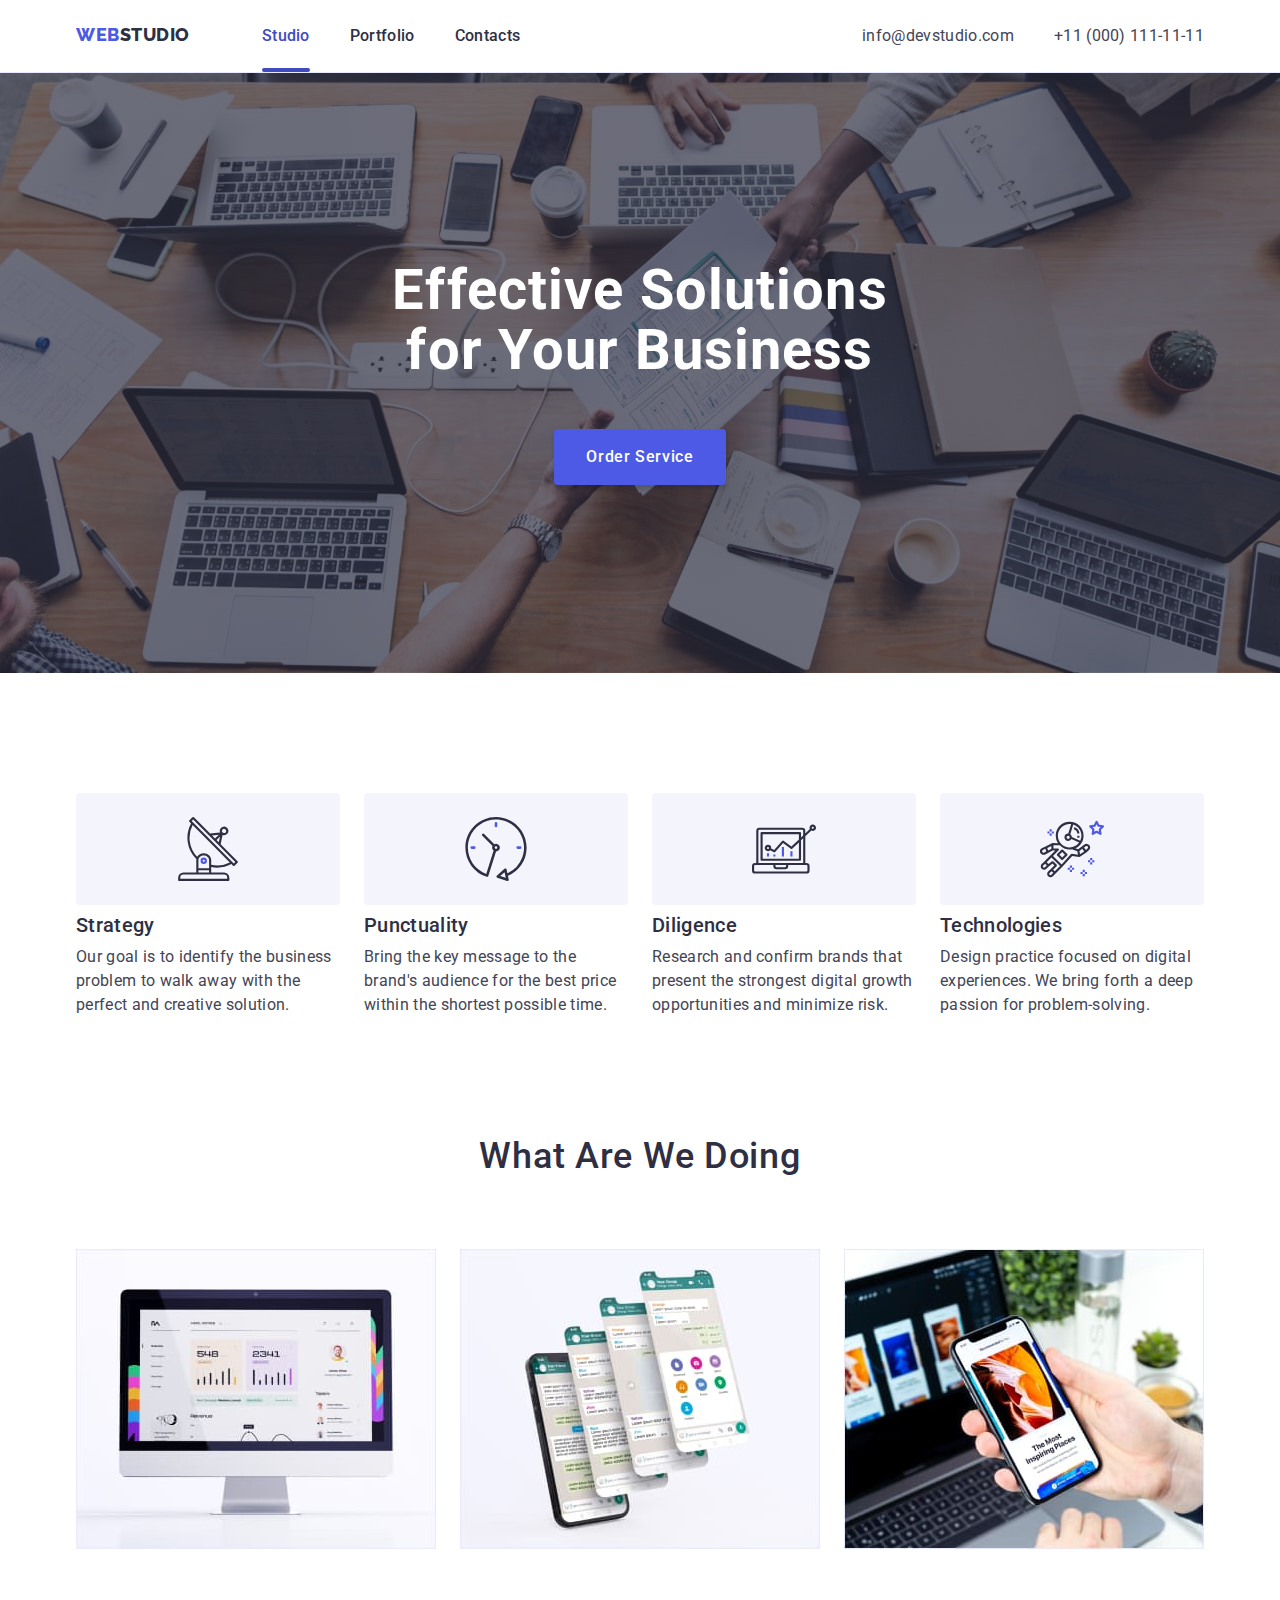
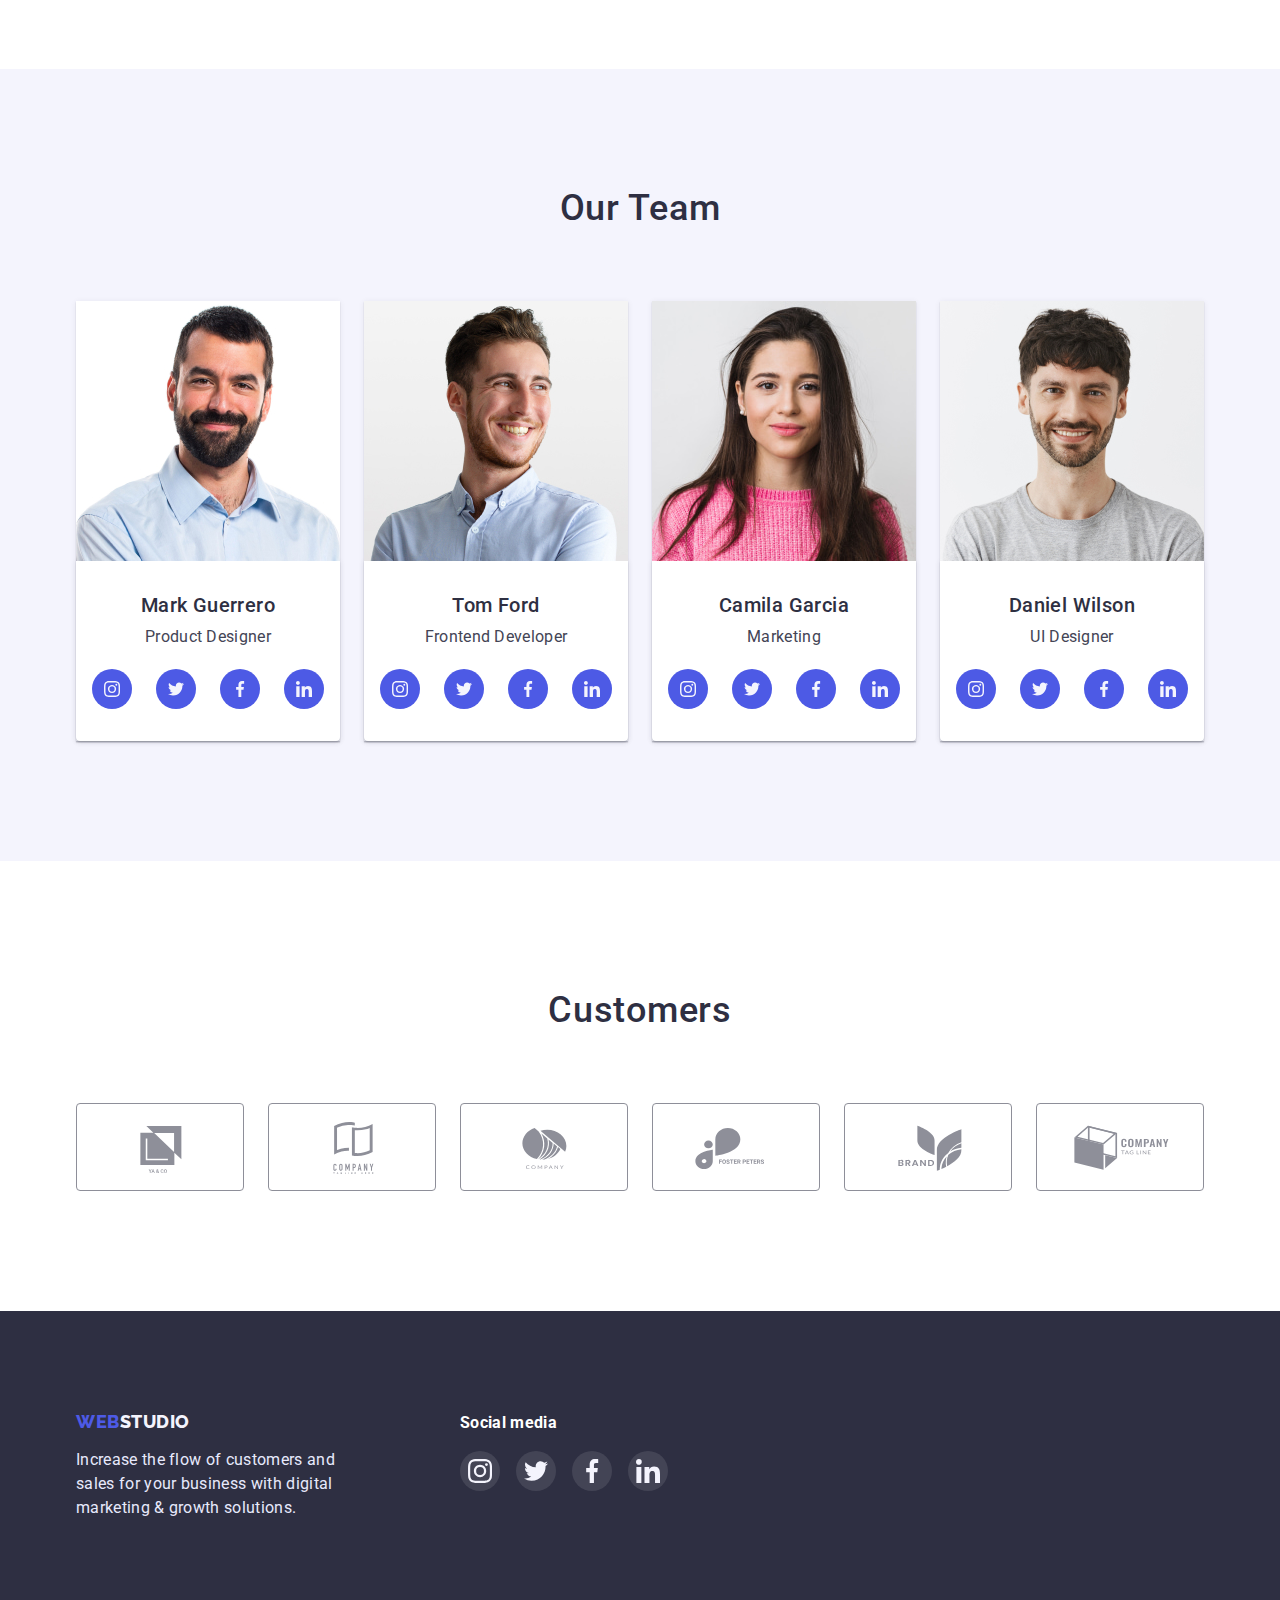
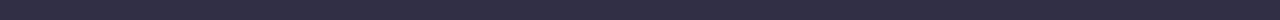
==== index.html @ df037041 "Initial commit" ====
<!DOCTYPE html>
<html lang="en">
  <head>
    <meta charset="UTF-8" />
    <meta http-equiv="X-UA-Compatible" content="IE=edge" />
    <meta name="viewport" content="width=device-width, initial-scale=1.0" />
    <title>WebStudio</title>
    <link rel="preconnect" href="https://fonts.googleapis.com" />
    <link rel="preconnect" href="https://fonts.gstatic.com" crossorigin />
    <link
      href="https://fonts.googleapis.com/css2?family=Raleway:wght@800&family=Roboto:wght@400;500;700;900&display=swap"
      rel="stylesheet"
    />
    <link
      rel="stylesheet"
      href="    https://cdnjs.cloudflare.com/ajax/libs/modern-normalize/1.1.0/modern-normalize.min.css
"
    />
    <link rel="stylesheet" href="./css/style.css" />
  </head>
  <body>
    <header class="header-page">
      <div class="header container">
        <nav class="nav-area">
          <!-- logo -->
          <a class="logo-web link" href="./index.html"
            >Web<span class="logo-studio-header">Studio</span></a
          >
          <!-- menu -->
          <ul class="site-nav list">
            <li class="menu-title">
              <a class="site-page link current-page" href="./index.html"
                >Studio</a
              >
            </li>
            <li class="menu-title">
              <a class="site-page link" href="./portfolio.html">Portfolio</a>
            </li>
            <li class="menu-title last">
              <a class="site-page link" href="">Contacts</a>
            </li>
          </ul>
        </nav>
        <!-- contacts -->
        <address class="adress">
          <ul class="contacts-nav list">
            <li class="menu-title">
              <a class="contacts-link link" href="mailto:info@devstudio.com"
                >info@devstudio.com</a
              >
            </li>
            <li>
              <a class="contacts-link link" href="tel:+110001111111"
                >+11 (000) 111-11-11</a
              >
            </li>
          </ul>
        </address>
      </div>
    </header>

    <main>
      <!-- 1 order section -->
      <section class="section order">
        <div class="container">
          <h1 class="order-title">Effective Solutions for Your Business</h1>
          <button class="button-order" data-modal-open type="button">
            Order Service
          </button>
        </div>
      </section>

      <!-- 2 sect -->
      <!-- Our service-->
      <section class="section service">
        <div class="container">
          <h2 hidden>Our service</h2>
          <ul class="our-service list">
            <li class="service-list">
              <div class="icon-title">
                <svg width="64" height="64" class="service-icon">
                  <use href="./images/icons.svg#icon-antenna"></use>
                </svg>
              </div>

              <h3 class="our-service-title">Strategy</h3>
              <p class="paragraph">
                Our goal is to identify the business problem to walk away with
                the perfect and creative solution.
              </p>
            </li>
            <li class="service-list">
              <div class="icon-title">
                <svg width="64" height="64" class="service-icon">
                  <use href="./images/icons.svg#icon-clock"></use>
                </svg>
              </div>

              <h3 class="our-service-title">Punctuality</h3>
              <p class="paragraph">
                Bring the key message to the brand's audience for the best price
                within the shortest possible time.
              </p>
            </li>
            <li class="service-list">
              <div class="icon-title">
                <svg width="64" height="64" class="service-icon">
                  <use href="./images/icons.svg#icon-diagram"></use>
                </svg>
              </div>

              <h3 class="our-service-title">Diligence</h3>
              <p class="paragraph">
                Research and confirm brands that present the strongest digital
                growth opportunities and minimize risk.
              </p>
            </li>
            <li class="service-list">
              <div class="icon-title">
                <svg width="64" height="64" class="service-icon">
                  <use href="./images/icons.svg#icon-astronaut"></use>
                </svg>
              </div>

              <h3 class="our-service-title">Technologies</h3>
              <p class="paragraph">
                Design practice focused on digital experiences. We bring forth a
                deep passion for problem-solving.
              </p>
            </li>
          </ul>
        </div>
      </section>

      <!--  3 sect -->
      <!-- What are we doing -->
      <section class="section">
        <div class="container">
          <h2 class="section-title">What are we doing</h2>
          <ul class="doing list">
            <li class="doing-img">
              <img
                class="doing-img-part"
                src="./images/comp.jpg"
                alt="computer"
                width="360"
              />
            </li>
            <li class="doing-img">
              <img
                class="doing-img-part"
                src="./images/function.jpg"
                alt="function"
                width="360"
              />
            </li>
            <li class="doing-img last">
              <img
                class="doing-img-part"
                src="./images/phone.jpg"
                alt="phone"
                width="360"
              />
            </li>
          </ul>
        </div>
      </section>

      <!-- 4 sect -->
      <!-- our team -->
      <section class="section team">
        <div class="container">
          <h2 class="section-title">Our Team</h2>
          <ul class="our-team list">
            <li class="our-team-part">
              <img
                class="team-img"
                src="./images/team/Mark.jpg"
                alt="Mark Guerrero"
                width="264"
              />
              <div class="photo-team-caption">
                <h3 class="members">Mark Guerrero</h3>
                <p class="our-team-paragraph">Product Designer</p>
                <ul class="team-soc-list list">
                  <li class="team-soc-item">
                    <a class="team-soc-link link" href="">
                      <svg width="16px" height="16px" class="team-soc-icon">
                        <use href="./images/icons.svg#icon-instagram"></use>
                      </svg>
                    </a>
                  </li>
                  <li class="team-soc-item">
                    <a class="team-soc-link link" href="">
                      <svg width="16px" height="16px" class="team-soc-icon">
                        <use href="./images/icons.svg#icon-twitter"></use>
                      </svg>
                    </a>
                  </li>
                  <li class="team-soc-item">
                    <a class="team-soc-link link" href="">
                      <svg width="16" height="16" class="team-soc-icon">
                        <use href="./images/icons.svg#icon-facebook"></use>
                      </svg>
                    </a>
                  </li>
                  <li class="team-soc-item">
                    <a class="team-soc-link link" href="">
                      <svg width="16" height="16" class="team-soc-icon">
                        <use href="./images/icons.svg#icon-linkedin"></use>
                      </svg>
                    </a>
                  </li>
                </ul>
              </div>
            </li>
            <li class="our-team-part">
              <img
                class="team-img"
                src="./images/team/Tom.jpg"
                alt="Tom Ford"
                width="264"
              />
              <div class="photo-team-caption">
                <h3 class="members">Tom Ford</h3>
                <p class="our-team-paragraph">Frontend Developer</p>
                <ul class="team-soc-list list">
                  <li class="team-soc-item">
                    <a class="team-soc-link link" href="">
                      <svg width="16px" height="16px" class="team-soc-icon">
                        <use href="./images/icons.svg#icon-instagram"></use>
                      </svg>
                    </a>
                  </li>
                  <li class="team-soc-item">
                    <a class="team-soc-link link" href="">
                      <svg width="16px" height="16px" class="team-soc-icon">
                        <use href="./images/icons.svg#icon-twitter"></use>
                      </svg>
                    </a>
                  </li>
                  <li class="team-soc-item">
                    <a class="team-soc-link link" href="">
                      <svg width="16" height="16" class="team-soc-icon">
                        <use href="./images/icons.svg#icon-facebook"></use>
                      </svg>
                    </a>
                  </li>
                  <li class="team-soc-item">
                    <a class="team-soc-link link" href="">
                      <svg width="16" height="16" class="team-soc-icon">
                        <use href="./images/icons.svg#icon-linkedin"></use>
                      </svg>
                    </a>
                  </li>
                </ul>
              </div>
            </li>
            <li class="our-team-part">
              <img
                class="team-img"
                src="./images/team/Camila.jpg"
                alt="Camila Garcia"
                width="264"
              />
              <div class="photo-team-caption">
                <h3 class="members">Camila Garcia</h3>
                <p class="our-team-paragraph">Marketing</p>
                <ul class="team-soc-list list">
                  <li class="team-soc-item">
                    <a class="team-soc-link link" href="">
                      <svg width="16px" height="16px" class="team-soc-icon">
                        <use href="./images/icons.svg#icon-instagram"></use>
                      </svg>
                    </a>
                  </li>
                  <li class="team-soc-item">
                    <a class="team-soc-link link" href="">
                      <svg width="16px" height="16px" class="team-soc-icon">
                        <use href="./images/icons.svg#icon-twitter"></use>
                      </svg>
                    </a>
                  </li>
                  <li class="team-soc-item">
                    <a class="team-soc-link link" href="">
                      <svg width="16" height="16" class="team-soc-icon">
                        <use href="./images/icons.svg#icon-facebook"></use>
                      </svg>
                    </a>
                  </li>
                  <li class="team-soc-item">
                    <a class="team-soc-link link" href="">
                      <svg width="16" height="16" class="team-soc-icon">
                        <use href="./images/icons.svg#icon-linkedin"></use>
                      </svg>
                    </a>
                  </li>
                </ul>
              </div>
            </li>
            <li class="our-team-part last">
              <img
                class="team-img"
                src="./images/team/Daniel.jpg"
                alt="Daniel Wilson"
                width="264"
              />
              <div class="photo-team-caption">
                <h3 class="members">Daniel Wilson</h3>
                <p class="our-team-paragraph">UI Designer</p>
                <ul class="team-soc-list list">
                  <li class="team-soc-item">
                    <a class="team-soc-link link" href="">
                      <svg width="16px" height="16px" class="team-soc-icon">
                        <use href="./images/icons.svg#icon-instagram"></use>
                      </svg>
                    </a>
                  </li>
                  <li class="team-soc-item">
                    <a class="team-soc-link link" href="">
                      <svg width="16px" height="16px" class="team-soc-icon">
                        <use href="./images/icons.svg#icon-twitter"></use>
                      </svg>
                    </a>
                  </li>
                  <li class="team-soc-item">
                    <a class="team-soc-link link" href="">
                      <svg width="16" height="16" class="team-soc-icon">
                        <use href="./images/icons.svg#icon-facebook"></use>
                      </svg>
                    </a>
                  </li>
                  <li class="team-soc-item">
                    <a class="team-soc-link link" href="">
                      <svg width="16" height="16" class="team-soc-icon">
                        <use href="./images/icons.svg#icon-linkedin"></use>
                      </svg>
                    </a>
                  </li>
                </ul>
              </div>
            </li>
          </ul>
        </div>
      </section>

      <!-- 5 sect -->
      <!--  CUSTOMERS -->
      <section class="section customers">
        <div class="container">
          <h2 class="section-title">Customers</h2>
          <ul class="our-customers list">
            <li class="customers-soc-item">
              <a class="customers-soc-link" href="#">
                <svg width="104px" height="56px" class="customer-soc-icon">
                  <use href="./images/icons.svg#icon-Logo"></use>
                </svg>
              </a>
            </li>
            <li class="customers-soc-item">
              <a class="customers-soc-link" href="#">
                <svg width="104px" height="56px" class="customer-soc-icon">
                  <use href="./images/icons.svg#icon-Logo1"></use>
                </svg>
              </a>
            </li>
            <li class="customers-soc-item">
              <a class="customers-soc-link" href="#">
                <svg width="104px" height="56px" class="customer-soc-icon">
                  <use href="./images/icons.svg#icon-Logo2"></use>
                </svg>
              </a>
            </li>
            <li class="customers-soc-item">
              <a class="customers-soc-link" href="#">
                <svg width="104px" height="56px" class="customer-soc-icon">
                  <use href="./images/icons.svg#icon-Logo3"></use>
                </svg>
              </a>
            </li>
            <li class="customers-soc-item">
              <a class="customers-soc-link" href="#">
                <svg width="104px" height="56px" class="customer-soc-icon">
                  <use href="./images/icons.svg#icon-Logo4"></use>
                </svg>
              </a>
            </li>
            <li class="customers-soc-item">
              <a class="customers-soc-link" href="#">
                <svg width="104px" height="56px" class="customer-soc-icon">
                  <use href="./images/icons.svg#icon-Logo5"></use>
                </svg>
              </a>
            </li>
          </ul>
        </div>
      </section>
    </main>

    <footer class="footer">
      <div class="container footer-cotainer-main">
        <div class="container-footer">
          <a class="logo-web footer-logo link" href="./index.html">
            Web<span class="logo-studio-footer">Studio</span>
          </a>
          <p class="footer-paragraph">
            Increase the flow of customers and sales for your business with
            digital marketing & growth solutions.
          </p>
        </div>
        <div class="social-media-footer">
          <h3 class="social-media-area">Social media</h3>
          <ul class="footer-soc-list list">
            <li class="footer-soc-item">
              <a class="footer-soc-link link" href="">
                <svg width="24px" height="24px" class="footer-soc-icon">
                  <use href="./images/icons.svg#icon-instagram"></use>
                </svg>
              </a>
            </li>
            <li class="footer-soc-item">
              <a class="footer-soc-link link" href="">
                <svg width="24px" height="24px" class="footer-soc-icon">
                  <use href="./images/icons.svg#icon-twitter"></use>
                </svg>
              </a>
            </li>
            <li class="footer-soc-item">
              <a class="footer-soc-link link" href="">
                <svg width="24px" height="24px" class="footer-soc-icon">
                  <use href="./images/icons.svg#icon-facebook"></use>
                </svg>
              </a>
            </li>
            <li class="footer-soc-item soc-item-last">
              <a class="footer-soc-link link" href="">
                <svg width="24px" height="24px" class="footer-soc-icon">
                  <use href="./images/icons.svg#icon-linkedin"></use>
                </svg>
              </a>
            </li>
          </ul>
        </div>
      </div>
    </footer>
    <div class="backdrop is-hidden" data-modal>
      <div class="modal">
        <button class="modal-close-button" data-modal-close type="button">
          <svg class="modal-close-icon" width="8px" height="8px">
            <use href="./images/icons.svg#icon-close-black"></use>
          </svg>
        </button>
      </div>
    </div>
    <script src="./js/modal.js"></script>
  </body>
</html>
---- css/style.css ----
:root{
    --primary-text-color: #434455;
    --secondary-color: #2e2f42;
    --primary-brend-color: #4D5AE5;
    --success-messages-color:#31D0AA;
    --helper-text-color:#8E8F99;
    --accent-color:#E7E9FC;
    --light-mode-backgrounds-color:#F4F4FD;
    --white-color: #FFFFFF;
    --background-color:#FFFFFF;
}


body{
    background: var(--background-color);
    color: var(--primary-text-color);
    font-family: "Roboto", sans-serif;
    letter-spacing: 0.02em;
}
/* убираем маркеровку со списков */
.list{
    list-style: none;
}
/* убираем подчеркивание на ссылках */
.link {
    text-decoration: none;
    display: block;
}
/* задаем контейнер */
.container{
    width: 1158px;
    padding-left: 15px;
    padding-right: 15px;
    margin-left: auto;
    margin-right: auto;
    /* outline: 2px solid coral; */
}
h1,h2,h3,h4,h5,h6,p{
    margin: 0;
}
ul{
    margin: 0;
    padding-left: 0;
}
button{
    cursor: pointer;
}
img{
    display: block;
    max-width: 100%;
    height: auto;
}




/*  */
/* HEADER */
/*  */
.header-page{
    border-bottom: 1px solid #E7E9FC;
}
.header.container{
    display: flex;
    justify-content: space-between;

}
/* логотип */
.logo-web{
    color: var(--primary-brend-color);
    font-family: "Raleway", sans-serif;
    font-size: 18px;
    line-height: 1.17;
    letter-spacing: 0.03em;
    text-decoration: none;
    text-transform: uppercase;
    font-weight: 800;
    padding-top: 24px;
    padding-bottom: 24px;
}
/* надпись Studio */
.logo-studio-header{
    color: var(--secondary-color);
    font-family: Raleway, sans-serif;
}
.logo-studio-footer{
    color: var(--light-mode-backgrounds-color);
    font-family: Raleway, sans-serif;
}
.site-nav{
    display: flex;
    margin-left: 72px;
}
/* навигация стайта */
.nav-area{
    display: flex;
}
.site-page {
    color: var(--secondary-color);
    font-size: 16px;
    line-height: 1.5;
    font-weight: 500;
    letter-spacing: 0.02em;
    text-decoration: none;
    padding-top: 24px;
    padding-bottom: 24px;
    transition: color 250ms cubic-bezier(0.4, 0, 0.2, 1);
}

.site-nav .link:hover,
.site-nav .link:focus{
    color: #404bbf;
}
.current-page::after{
    position: absolute;
    content: '';
    width: 100%;
    height: 4px;
    background-color: #404BBF;
    border-radius: 2px;
    left: 0; 
    bottom: 0;
    
}

.current-page{
    color: #404BBF;
}

.menu-title{
    position: relative;
   
    margin-right: 40px;}
.menu-title.last{
    margin-right: 0;
}


/* contacts */
.adress{
    font-style: normal;
}
.contacts-nav{
    display: flex;
}
.contacts-nav .contacts-link{
    color: var(--primary-text-color);
    font-weight: 400;
    font-size: 16px;
    line-height: 1.5;
    text-decoration: none;
    padding-bottom: 24px;
    padding-top: 24px;
    transition: color 250ms cubic-bezier(0.4, 0, 0.2, 1);
}
.contacts-nav .contacts-link:hover,
.contacts-nav .contacts-link:focus{
    color: #404bbf;
}



/*  */
/* MAIN */
/*  */
.section{
    padding-top: 120px;
    padding-bottom: 120px;
}
/* 1 order section */
.order{
    background: var(--secondary-color);
    text-align: center;
    padding-top: 188px;
    padding-bottom: 188px;
    background-image: linear-gradient(to right, rgba(46, 47, 66, 0.7), rgba(46, 47, 66, 0.7)),url(../images/order-sect.jpg);
    max-width: 1440px;
    background-position: center;
    background-size: cover;
    margin-left: auto;
    margin-right: auto;
}

.order-title{
    color: var(--white-color);
    font-weight: 700;
    font-size: 56px;
    line-height: 1.07;
    letter-spacing: 0.02em;
    width: 496px;
    text-align: center;
    margin: 0 auto;
      
}
.button-order{
    background-color: var(--primary-brend-color);
    color: var(--white-color);
    letter-spacing: 0.04em;;
    font-weight: 500;;
    font-size: 16px;
    line-height: 1.5;
    font-family: inherit;
    box-shadow: 0px 4px 4px rgba(0, 0, 0, 0.15);
    border-radius: 4px;
    padding: 16px 32px;
    display: inline-block;
    margin: 48px auto 0;
    border: none;
    transition: background-color 250ms cubic-bezier(0.4, 0, 0.2, 1),box-shadow 250ms cubic-bezier(0.4, 0, 0.2, 1),border-radius 250ms cubic-bezier(0.4, 0, 0.2, 1) ;
}
.button-order:hover, .button-order:focus{
    background-color: #404BBF;
    box-shadow: 0px 1px 6px rgba(46, 47, 66, 0.08), 0px 1px 1px rgba(46, 47, 66, 0.16), 0px 2px 1px rgba(46, 47, 66, 0.08);
    border-radius: 4px;;
}
.button-order:active{
    background-color: #404BBF;
}


/* sections h2  total */
.section-title{
    color: var(--secondary-color);
    font-weight: 500;
    font-size: 36px;
    line-height: 1.11;
    text-align: center;
    text-transform: capitalize;
    letter-spacing: 0.02em;
    margin-bottom: 72px;
}


/* 2 sect our service */
.section.service{
    padding-bottom: 0;
}
.our-service.list{
    display: flex;
    flex-wrap:wrap;
    justify-content: center;
    align-items: center;
    margin: 0;
    padding: 0;
    margin-left: -24px;
}
.our-service .our-service-title{
    color:var(--secondary-color);
    font-weight: 500;
    font-size: 20px;
    line-height: 1.2;
    margin-bottom: 8px;
}
.service-list{
    width: calc((100% / 4) - 24px);
    margin-left: 24px; 
}



.our-service .paragraph{
    color: var(--primary-text-color);
    font-weight: 400;
    font-size: 16px;
    line-height: 1.5;
}

.icon-title{
    display: flex;
    justify-content: center;
    align-items: center;
}

/* 3 sect What are we doing */

.doing.list{
    display: flex;
    flex-wrap: wrap;
    margin: 0;
    padding: 0;
    margin-right: -24px;
}
.doing-img{
    width: calc((100% / 3) - 24px);
    margin-right: 24px;
}

.doing-img.last{
    margin-right: 0;
}
.icon-title{
    display: flex;
    justify-content: center;
    align-items: center;
    width: 264px;
    Height: 112px;
    background-color: #F4F4FD;
    border-radius: 4px;
    margin-bottom: 8px;
}

/* 4 sect our team */
.section.team{
    background-color: var(--light-mode-backgrounds-color);
}
.our-team.list{
    display: flex;
    flex-wrap: wrap;
    margin: 0;
    padding: 0;
    margin-right: -24px;
}
.our-team-part{
    width: calc((100% / 4) - 24px);
    margin-right: 24px;
    box-shadow: 0px 1px 6px rgba(46, 47, 66, 0.08), 0px 1px 1px rgba(46, 47, 66, 0.16), 0px 2px 1px rgba(46, 47, 66, 0.08);
}


.our-team-part.last{
    margin-right: 0;
}

.our-team .members{
    color: var(--secondary-color);
    font-weight: 500;
    font-size: 20px;
    line-height: 1.2;
    letter-spacing: 0.02em;
}
.our-team .our-team-paragraph{
    color: var(--primary-text-color);
    font-weight: 400;
    font-size: 16px;
    line-height: 1.5;
    margin-top: 8px;
    margin-bottom: 20px;
}

.photo-team-caption{
    text-align: center;
    align-items: center;
    background-color: #FFFFFF;
    box-shadow: 0px 1px 6px rgba(46, 47, 66, 0.08), 0px 1px 1px rgba(46, 47, 66, 0.16), 0px 2px 1px rgba(46, 47, 66, 0.08);
    border-radius: 0px 0px 4px 4px;
    padding-bottom: 32px;
    padding-top: 32px;
    
}

.team-soc-list {
    display: flex;
    justify-content: center;
    gap: 24px;
}

.team-soc-item {
    width: 40px;
    height: 40px;
}
.team-soc-link {
    width: 100%;
    height: 100%;
    border-radius: 50%;
    background-color: var(--primary-brend-color);
    display: flex;
    align-items: center;
    justify-content: center;
    
}

.team-soc-link.link{
    transition: background-color 250ms cubic-bezier(0.4, 0, 0.2, 1), box-shadow 250ms cubic-bezier(0.4, 0, 0.2, 1);

}

.team-soc-link.link:hover,.team-soc-link.link:focus {
    background-color: #404BBF; 
    box-shadow: 0px 1px 6px rgba(46, 47, 66, 0.08), 0px 1px 1px rgba(46, 47, 66, 0.16), 0px 2px 1px rgba(46, 47, 66, 0.08);
}

.team-soc-link.link:active{
    background-color: #404BBF;
    box-shadow: 0px 4px 4px rgba(0, 0, 0, 0.15);
}





/* SECT 5  */
/* CUSTOMERS */
/*  */
.section.customers{
    padding-top: 130px;
}

.our-customers.list{
    display: flex;
    justify-content: center;
    margin-right: -24px; 
}
.customers-soc-item{
    width: calc((100% / 6) - 24px);
    margin-right: 24px;
   }

.customers-soc-link{
    display: flex;
    align-items: center;
    justify-content: center;
    border: 1px solid #8E8F99;
    border-radius: 4px;
    height: 88px;
    }
    .customers-soc-link {
    transition: border-color 250ms cubic-bezier(0.4, 0, 0.2, 1);
    }

   .customer-soc-icon{
    fill: #8E8F99;
    transition:  fill 250ms cubic-bezier(0.4, 0, 0.2, 1);
   }
               
   .customers-soc-link:hover
   {
    border-color: var(--primary-brend-color);
   }

   
   .customers-soc-link:hover .customer-soc-icon{
    fill: var(--primary-brend-color);
   }




/*  */
/* FOOTER */
/*  */
.container-footer{
    width: 264px;   
    margin-right: 120px;
}
.footer-cotainer-main{
    display: flex;
}

.footer{
    background: var(--secondary-color);
    padding-top: 100px;
    padding-bottom: 100px;
}
.footer-paragraph{
    color: var(--accent-color);
    margin-top: 16px;
    font-weight: 400;
    font-size: 16px;
    line-height: 1.5;
}
.logo-web.footer-logo{
    padding-top: 0;
    padding-bottom: 0;
}

.social-media-footer{
    width: 208px;
}
.social-media-area{
    font-family: "Roboto", sans-serif;
    font-size: 16px;
    color: var(--white-color);
    line-height: 1.5;
    margin-bottom: 16px;
}

.footer-soc-list {
    display: flex;
    margin: 0;
    padding: 0;
    margin-right: -16px;
}

.footer-soc-item{
    width: 40px;
    height: 40px;
    margin-right: 16px;
}

.footer-soc-link {
    width: 100%;
    height: 100%;
    border-radius: 50%;
    background-color: rgba(255, 255, 255, 0.1);
    display: flex;
    align-items: center;
    justify-content: center;
    transition: background-color 250ms cubic-bezier(0.4, 0, 0.2, 1);
}

.soc-item-last{
    margin-right: 0;
}

.footer-soc-link:hover, .footer-soc-link:focus, .footer-soc-link:active{
    background-color: #31D0AA;
}




/*  */
/* PORTFOLIO PAGE */
/* main */

.section.portfolio{
    padding-top: 96px;
}

/* buttons */
.buttons-item{
    background-color: var(--light-mode-backgrounds-color);
    color: var(--primary-brend-color);
    font-family: inherit;
    font-weight: 500;
    font-size: 16px;
    line-height: 1.5;
    letter-spacing: 0.04em;
    display: inline-block;
    padding: 12px 24px;
    margin-right: 24px;
    text-align: center;
    border: 1px solid #E7E9FC;
    border-radius: 4px;
    transition: color 250ms cubic-bezier(0.4, 0, 0.2, 1), background-color 250ms cubic-bezier(0.4, 0, 0.2, 1), box-shadow 250ms cubic-bezier(0.4, 0, 0.2, 1), border-color 250ms cubic-bezier(0.4, 0, 0.2, 1);
}
.buttons-item:active, .buttons-item:hover, .buttons-item:focus{
    background-color: #404BBF;
    box-shadow: 0px 3px 1px rgba(0, 0, 0, 0.1), 0px 2px 1px rgba(0, 0, 0, 0.08), 0px 2px 2px rgba(0, 0, 0, 0.12);
    color: var(--white-color);
    border-color: transparent;
    
}
.buttons-item.last-btn{
    margin-right: 0;
}

/* portfolio links */
.portfolio-buttons.list{
    margin-bottom: 72px;
    display: flex;
    justify-content: center;
    border: none;
}

.portfolio-list.list {
    display: flex;
    flex-wrap: wrap;
    padding: 0;
    margin: 0;
    margin-right: -24px;
    margin-top: -48px;
}

 .portfolio-list > .potfolio-title{
    /* outline: 1px solid red; */
    width: calc((100% / 3) - 24px);
    margin-right: 24px;
    margin-top: 48px; 
}
.potfolio-link{
    position: relative;
    transition:box-shadow 250ms cubic-bezier(0.4, 0, 0.2, 1);
}

.potfolio-link:hover,
.potfolio-link:focus,
.potfolio-link:active{
    box-shadow: 0px 1px 6px rgba(46, 47, 66, 0.08), 0px 1px 1px rgba(46, 47, 66, 0.16), 0px 2px 1px rgba(46, 47, 66, 0.08);
}

.potfolio-link:hover:before{
    opacity: 1;
}

.potfolio-link:hover .overlay-text{
    opacity: 1;
}

.potfolio-title:hover .overlay-text{
    transform: translateY(0%);
}


.potfolio-top-wrap{
    position: relative;
    overflow: hidden;
}
.overlay-text{
    position: absolute;
    color: var(--light-mode-backgrounds-color);
    background-color: #4D5AE5;
    font-weight: 400;
    font-size: 16px;
    line-height: 1.5;
    letter-spacing: 0.02em;
    top: 0px;
    left: 0px;
    padding: 40px 32px 0 32px;
    height: 100%;
    width: 100%;
    transform: translateY(100%);
    transition: transform 250ms cubic-bezier(0.4, 0, 0.2, 1);
}


.portfolio-name{
    padding-bottom: 32px;
    padding-top: 32px;
    padding-left: 16px;
    border: 1px solid #E7E9FC;
        border-top: none;
}

.project-name{
    color: var(--secondary-color);
    font-weight: 500;
    font-size: 20px;
    line-height: 1.2;
    letter-spacing: 0.02em;
}


.project-paragrapher{
    color: var(--primary-text-color);
    font-weight: 400;
    font-size: 16px;
    line-height: 1.5;
    margin-top: 8px;
}




/*  */
/* MODAL */
/*  */

.backdrop{
    position: fixed;
    top: 0;
    left: 0;
    width: 100%;
    height: 100%;
    background-color: rgba(46, 47, 66, 0.4);
    opacity: 1;
    transition: opacity 300ms linear , visibility 300ms linear;
}

.modal{
    width: 408px;
    min-height: 576px;
    position: absolute;
    top: 50%;
    left: 50%;
    transform: translate(-50%, -50%) scale(1);
    transition: transform 300ms linear;
    background-color: #FCFCFC;
    box-shadow: 0px 1px 1px rgba(0, 0, 0, 0.14), 0px 1px 3px rgba(0, 0, 0, 0.12), 0px 2px 1px rgba(0, 0, 0, 0.2);
    border-radius: 4px;   
}

.backdrop.is-hidden .modal{
    transform: translate(-50%, -50%) scale(0);
}
.modal-close-button{
   position: absolute;
   top: 24px;
   right: 24px;
   background-color: #E7E9FC;
   border-color: var(--accent-color);
    border-radius: 50%;
    border: 1px solid rgba(0, 0, 0, 0.1);
    width: 24px;
    height: 24px;
    transition: background-color 250ms cubic-bezier(0.4, 0, 0.2, 1), border-color 250ms cubic-bezier(0.4, 0, 0.2, 1), box-shadow 250ms cubic-bezier(0.4, 0, 0.2, 1);
}
.modal-close-icon{
    position: absolute;
    top: 50%;
    left: 50%;
    transform: translate(-50%, -50%);
    transition: fill 250ms cubic-bezier(0.4, 0, 0.2, 1);
}

.modal-close-button:hover{
    border-color: transparent;
    background-color: #404BBF;
    box-shadow: 0px 1px 6px rgba(46, 47, 66, 0.08), 0px 1px 1px rgba(46, 47, 66, 0.16), 0px 2px 1px rgba(46, 47, 66, 0.08);
}

.modal-close-button:hover .modal-close-icon{
    fill: var(--white-color);
}

.is-hidden{
    opacity: 0;
    visibility: hidden;
    pointer-events: none;
}
.no-scroll{
    overflow: hidden;
}
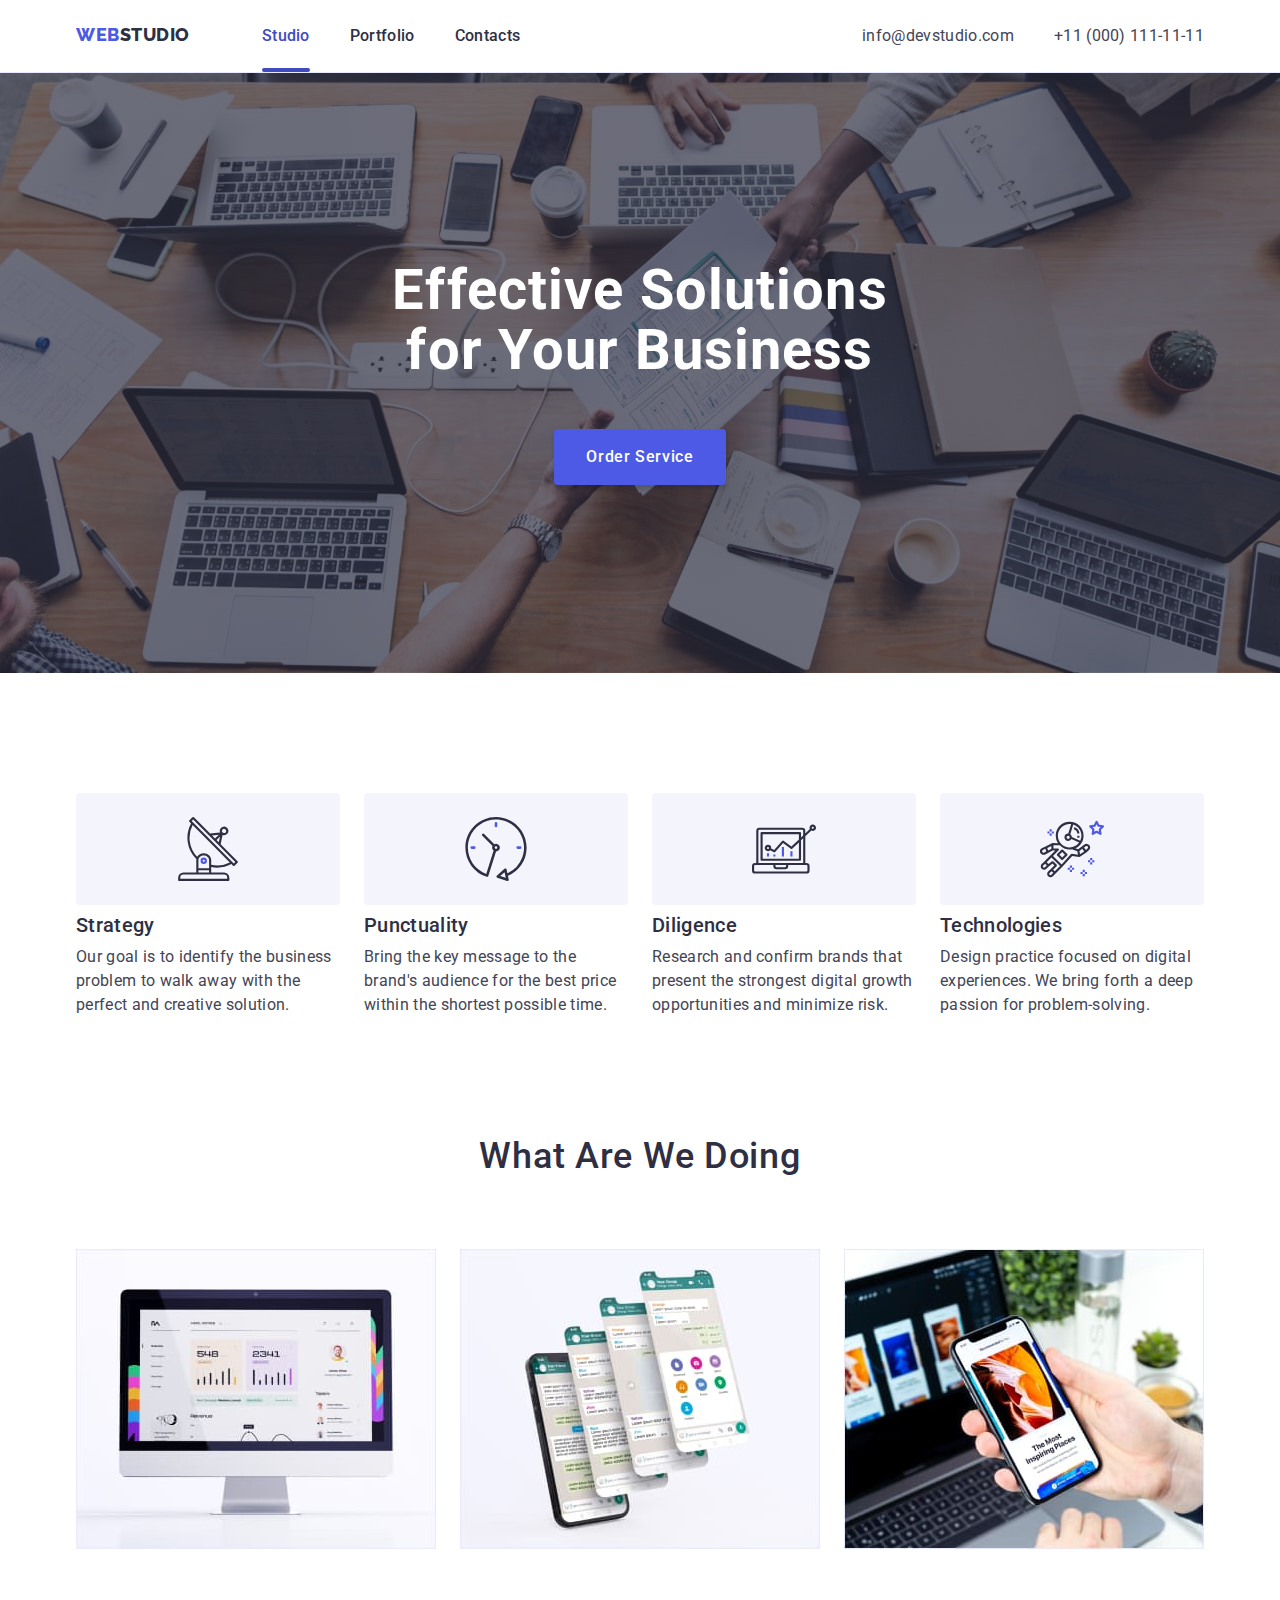
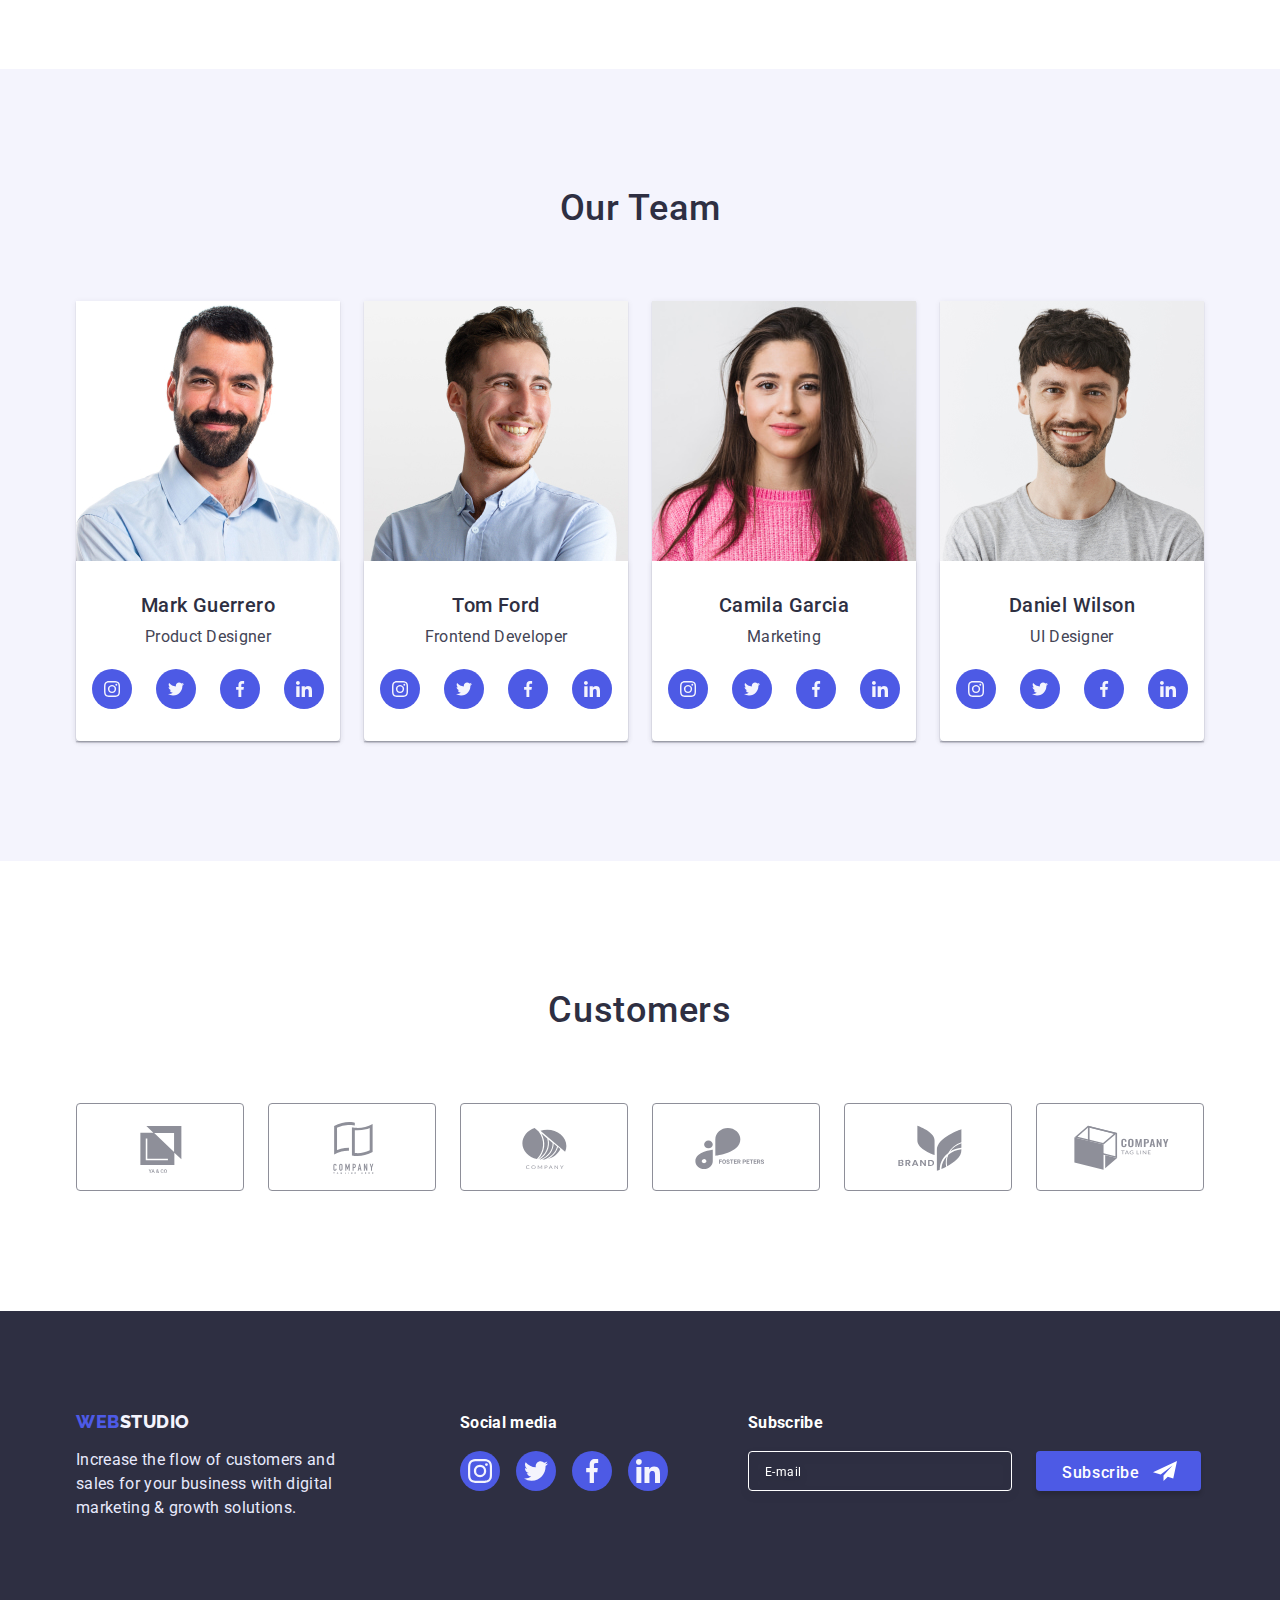
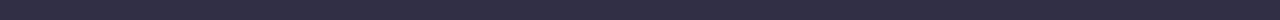
==== commit 193f56e3: "HW-06-elements-and-validation-forms(try1)" ====
--- a/index.html
+++ b/index.html
@@ -441,8 +441,31 @@
             </li>
           </ul>
         </div>
+        <div class="subscribe-footer-area">
+          <h3 class="subscribe-footer-topic">Subscribe</h3>
+          <div class="footer-feedback">
+            <div class="input-footer">
+              <input
+                type="text"
+                class="footer-email-input"
+                name="user-subscribe"
+                id="user-subscribe"
+                placeholder="E-mail"
+              />
+            </div>
+            <div class="footer-button">
+              <button class="footer-button-subscribe" type="submit">
+                Subscribe
+              </button>
+              <svg width="24" height="24" class="subscribe-icon">
+                <use href="./images/icons.svg#icon-airplane"></use>
+              </svg>
+            </div>
+          </div>
+        </div>
       </div>
     </footer>
+
     <div class="backdrop is-hidden" data-modal>
       <div class="modal">
         <button class="modal-close-button" data-modal-close type="button">
@@ -450,6 +473,89 @@
             <use href="./images/icons.svg#icon-close-black"></use>
           </svg>
         </button>
+
+        <p class="modal-title">Leave your contacts and we will call you back</p>
+
+        <form class="modal-form">
+          <div class="modal-field first">
+            <label for="user-name" class="modal-label-text first"> Name</label>
+            <div class="input-wrap">
+              <input
+                type="text"
+                class="modal-input"
+                name="user-name"
+                id="user-name"
+              />
+              <svg width="18px" height="18px" class="modal-input-icon">
+                <use href="./images/icons.svg#icon-person-black"></use>
+              </svg>
+            </div>
+          </div>
+
+          <div class="modal-field">
+            <label class="modal-label-text" for="user-phone">Phone</label>
+            <div class="input-wrap">
+              <input
+                id="user-phone"
+                type="tel"
+                class="modal-input"
+                name="user-phone"
+              />
+              <svg width="18px" height="24px" class="modal-input-icon">
+                <use href="./images/icons.svg#icon-phone-black"></use>
+              </svg>
+            </div>
+          </div>
+
+          <div class="modal-field">
+            <label class="modal-label-text" for="user-email">Email</label>
+            <div class="input-wrap last">
+              <input
+                id="user-email"
+                type="email"
+                class="modal-input"
+                name="user-email"
+              />
+              <svg width="18px" height="24px" class="modal-input-icon">
+                <use href="./images/icons.svg#icon-email-black"></use>
+              </svg>
+            </div>
+          </div>
+
+          <div class="modal-field">
+            <label class="modal-label-text" for="user-comment">Comment </label>
+
+            <textarea
+              id="user-comment"
+              class="user-input-comment"
+              name="user-comment"
+              cols="30"
+              rows="5"
+              placeholder="Text input"
+            ></textarea>
+          </div>
+
+          <div class="modal-field">
+            <input
+              id="privacy"
+              type="checkbox"
+              name="user-privacy"
+              class="modal-check visually-hidden"
+            />
+            <label for="privacy" class="check-text">
+              <span>
+                <svg width="10px" height="8px" class="check-icon">
+                  <use href="./images/icons.svg#icon-check"></use>
+                </svg>
+              </span>
+              I accept the terms and conditions of the
+              <a href="" class="privacy-policy-text">Privacy Policy</a></label
+            >
+          </div>
+          <div class="button-send-area">
+            <button class="modal-button-send" type="submit">Send</button>
+          </div>
+        </form>
       </div>
     </div>
     <script src="./js/modal.js"></script>
--- a/css/style.css
+++ b/css/style.css
@@ -386,8 +386,6 @@
 
 
 
-
-
 /* SECT 5  */
 /* CUSTOMERS */
 /*  */
@@ -491,13 +489,14 @@
     width: 100%;
     height: 100%;
     border-radius: 50%;
-    background-color: rgba(255, 255, 255, 0.1);
+    background-color: var(--primary-brend-color);
     display: flex;
     align-items: center;
     justify-content: center;
     transition: background-color 250ms cubic-bezier(0.4, 0, 0.2, 1);
 }
 
+
 .soc-item-last{
     margin-right: 0;
 }
@@ -506,6 +505,84 @@
     background-color: #31D0AA;
 }
 
+.subscribe-footer-area{
+    margin-left: 80px;
+}
+
+.subscribe-footer-topic{
+    font-family: "Roboto", sans-serif;
+    font-size: 16px;
+    color: var(--white-color);
+    line-height: 1.5;
+    margin-bottom: 16px;
+}
+
+.footer-feedback{
+    display: flex;
+}
+
+.footer-email-input{
+    width: 264px;
+    height: 40px;
+    margin-right: 24px;
+    background-color: transparent;
+    border: 1px solid #FFFFFF;
+    filter: drop-shadow(0px 4px 4px rgba(0, 0, 0, 0.15));
+    border-radius: 4px;
+    padding-top: 8px;
+    padding-bottom: 8px;
+    padding-left: 16px;
+}
+
+.footer-email-input::placeholder{
+    font-weight: 400;
+    font-size: 12px;
+    line-height: 2;
+    letter-spacing: 0.04em;
+    color: var(--white-color);
+}
+
+.footer-email-input:focus,
+.footer-email-input:hover
+{
+    border: 1px solid;
+    border-color: var(--primary-brend-color);
+}
+
+.footer-button-subscribe{
+    width: 165px;
+    height: 40px;
+    padding: 8px 64px 8px 24px;
+    background-color: var(--primary-brend-color);
+    color: var(--white-color);
+    letter-spacing: 0.04em;   
+    font-weight: 500;
+    font-size: 16px;
+    line-height: 1.5;
+    font-family: inherit;
+    box-shadow: 0px 4px 4px rgba(0, 0, 0, 0.15);
+    border-radius: 4px;
+    display: inline-block;
+    border-color: transparent;
+    transition: background-color 250ms cubic-bezier(0.4, 0, 0.2, 1), box-shadow 250ms cubic-bezier(0.4, 0, 0.2, 1), border-radius 250ms cubic-bezier(0.4, 0, 0.2, 1);}
+
+.footer-button{
+    position: relative;
+}
+
+.subscribe-icon {
+    position: absolute;
+    top: 50%;
+    right: 24px;
+    fill: var(--white-color);
+    transform: translateY(-50%) ;
+}
+
+.footer-button-subscribe:hover, .footer-button-subscribe:focus{
+    background-color: #404BBF;
+    box-shadow: 0px 1px 6px rgba(46, 47, 66, 0.08), 0px 1px 1px rgba(46, 47, 66, 0.16), 0px 2px 1px rgba(46, 47, 66, 0.08);
+    border-radius: 4px;
+}
 
 
 
@@ -619,7 +696,7 @@
     padding-top: 32px;
     padding-left: 16px;
     border: 1px solid #E7E9FC;
-        border-top: none;
+    border-top: none;
 }
 
 .project-name{
@@ -659,7 +736,7 @@
 
 .modal{
     width: 408px;
-    min-height: 576px;
+    min-height: 584px;
     position: absolute;
     top: 50%;
     left: 50%;
@@ -668,6 +745,7 @@
     background-color: #FCFCFC;
     box-shadow: 0px 1px 1px rgba(0, 0, 0, 0.14), 0px 1px 3px rgba(0, 0, 0, 0.12), 0px 2px 1px rgba(0, 0, 0, 0.2);
     border-radius: 4px;   
+    padding: 24px;
 }
 
 .backdrop.is-hidden .modal{
@@ -712,9 +790,161 @@
     overflow: hidden;
 }
 
-
-
-
-
-
-
+.modal-title{
+    font-size: 16px;
+    font-weight: 500;
+    line-height: 1.5;
+    color: var(--secondary-color);
+    text-align: center;
+    margin-top: 48px;
+    margin-bottom: 16px;
+}
+
+.modal-input{
+width: 100%;
+height: 40px;
+border: 1px solid rgba(46, 47, 66, 0.4);
+border-radius: 4px;
+background-color: transparent;
+padding-left:38px;
+transition: border-color 250ms cubic-bezier(0.4, 0, 0.2, 1);
+}
+
+.modal-input:focus, .modal-input:hover {
+    border-color: var(--primary-brend-color);
+}
+
+.modal-input:focus,
+.modal-input:hover + .modal-input-icon{
+    fill: var(--primary-brend-color);
+}
+
+.user-input-comment{
+    width: 100%;
+    height: 120px;
+    border: 1px solid rgba(46, 47, 66, 0.4);
+    border-radius: 4px;
+    background-color: transparent;
+    resize: none;
+    padding-left: 16px;
+    padding-top: 8px;
+    outline: transparent;
+}
+
+.user-input-comment::placeholder{
+    font-size: 12px;
+    font-weight: 400;
+    line-height: 1.16;
+    color: rgba(46, 47, 66, 0.4);
+}
+
+.input-wrap{
+    position: relative;
+}
+
+.modal-field{
+    margin-top: 8px;
+}
+
+.modal-field.first{
+    margin-top: 0;
+}
+
+.modal-input-icon{
+    position: absolute;
+    left: 16px;
+    top: 50%;
+    transform: translateY(-50%);
+    transition: fill 250ms cubic-bezier(0.4, 0, 0.2, 1);
+}
+
+
+.modal-label-text{
+    display: inline-block;
+    font-size: 12px;
+    font-weight: 400;
+    line-height: 1.16;
+    color: var(--helper-text-color);
+    margin-bottom: 4px;
+}
+.check-text{
+    font-family: inherit;
+    font-weight: 400;
+    font-size: 12px;
+    line-height: 1.16;
+    letter-spacing: 0.04em;
+    color: #8E8F99;
+    display: flex;
+    text-align: center;
+    justify-content: center;
+    fill: transparent;
+    display: flex;
+        align-items: center;
+        gap: 8px;
+        position: relative;
+
+}
+
+
+.privacy-policy-text{
+    color: var(--primary-brend-color);
+}
+
+.check-text span{
+    width: 16px;
+    height: 16px;
+    border: 1px solid rgba(46, 47, 66, 0.4);
+    border-radius: 2px;
+    display: flex;
+        align-items: center;
+        justify-content: center;
+        fill: transparent;
+        transition: background-color 250ms cubic-bezier(0.4, 0, 0.2, 1), border 250ms cubic-bezier(0.4, 0, 0.2, 1), fill 250ms cubic-bezier(0.4, 0, 0.2, 1);
+}
+
+.modal-check:checked+.check-text span {
+    background-color: #404BBF;
+    border: 1px solid #404BBF;
+    fill: var(--white-color);
+}
+
+.visually-hidden {
+    position: absolute;
+    width: 1px;
+    height: 1px;
+    margin: -1px;
+    border: 0;
+    padding: 0;
+    white-space: nowrap;
+    clip-path: inset(100%);
+    clip: rect(0 0 0 0);
+    overflow: hidden;
+}
+
+.button-send-area{
+    text-align: center;
+}
+.modal-button-send {
+    display: inline-block;
+    margin: 24px auto 0;
+    background-color: var(--primary-brend-color);
+    color: var(--white-color);
+    box-shadow: 0px 4px 4px rgba(0, 0, 0, 0.15);
+    border-radius: 4px;
+    width: 169px;
+    height: 56px;
+    padding: 16px 32px;
+    border-color: transparent;
+    transition: background-color 250ms cubic-bezier(0.4, 0, 0.2, 1), box-shadow 250ms cubic-bezier(0.4, 0, 0.2, 1), border-radius 250ms cubic-bezier(0.4, 0, 0.2, 1);
+}
+
+.modal-button-send:hover,
+.modal-button-send:focus {
+    background-color: #404BBF;
+    box-shadow: 0px 1px 6px rgba(46, 47, 66, 0.08), 0px 1px 1px rgba(46, 47, 66, 0.16), 0px 2px 1px rgba(46, 47, 66, 0.08);
+    border-radius: 4px;
+}
+
+
+
+
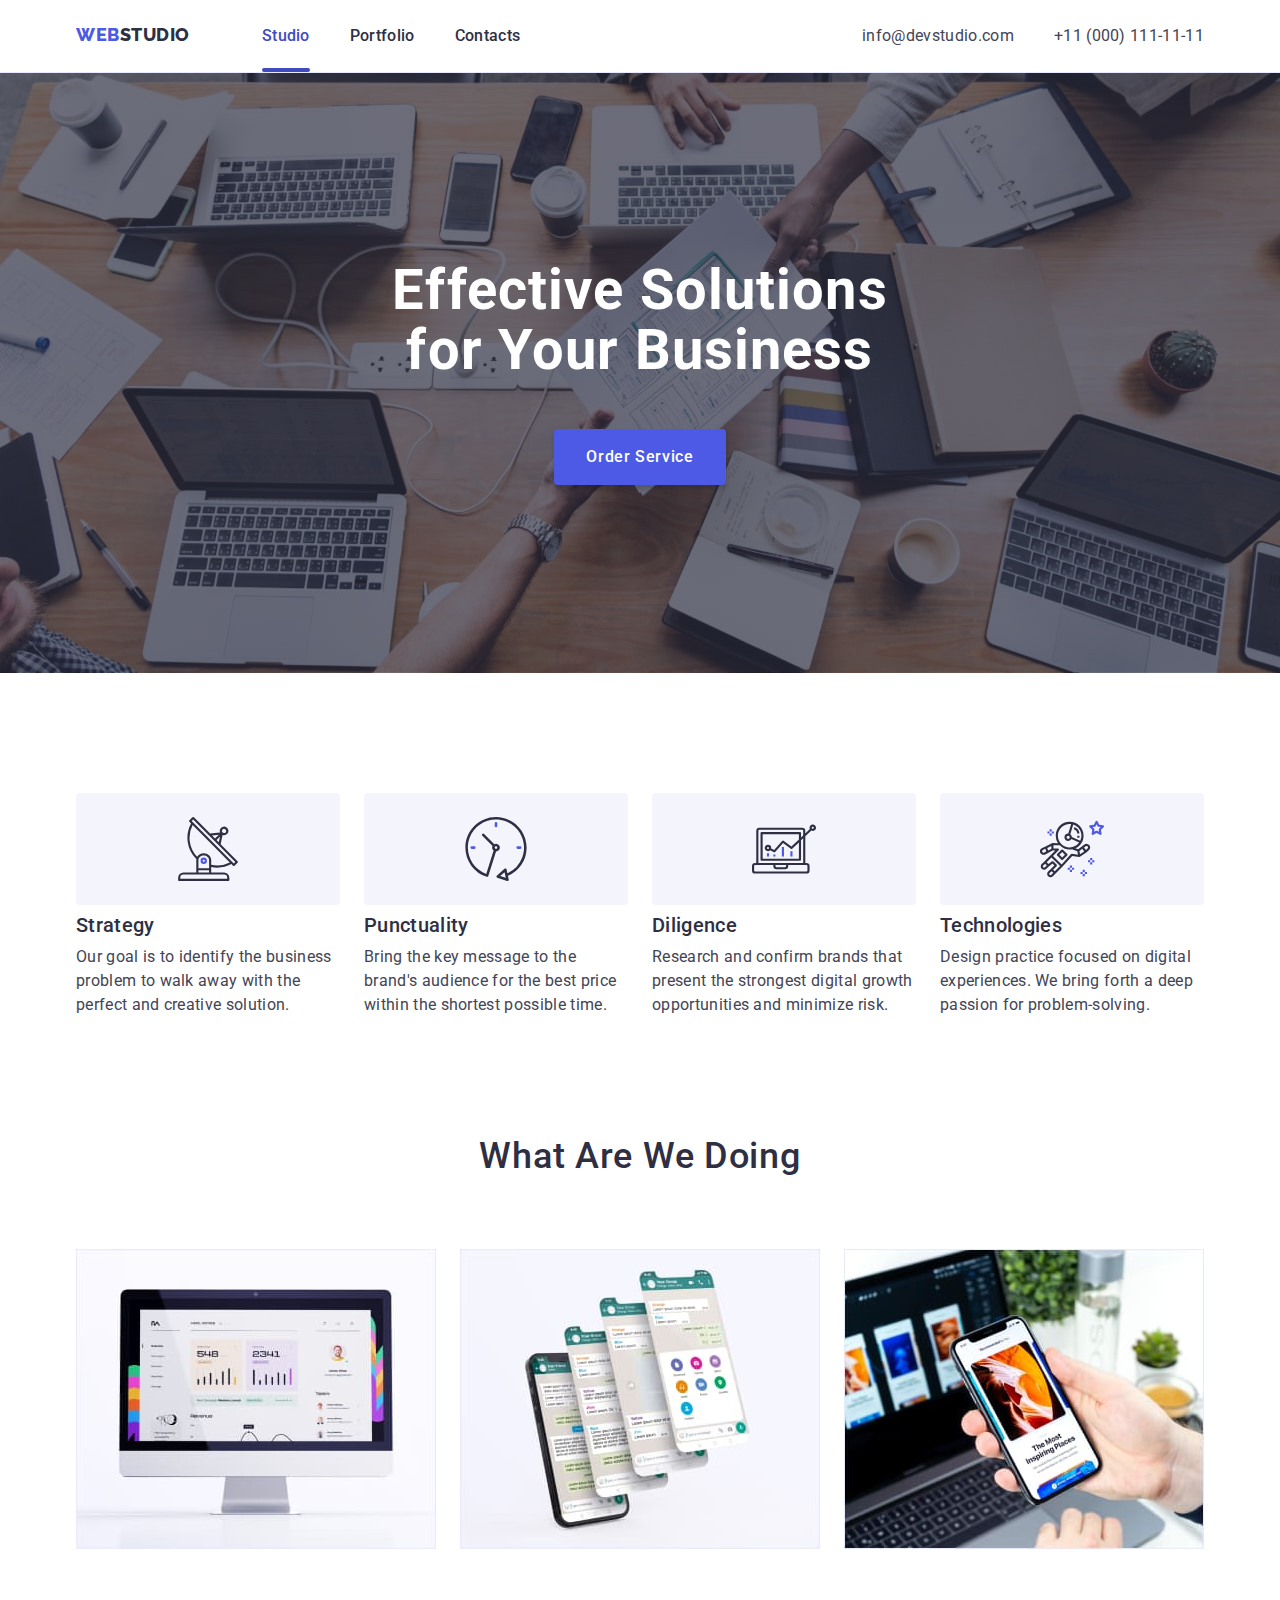
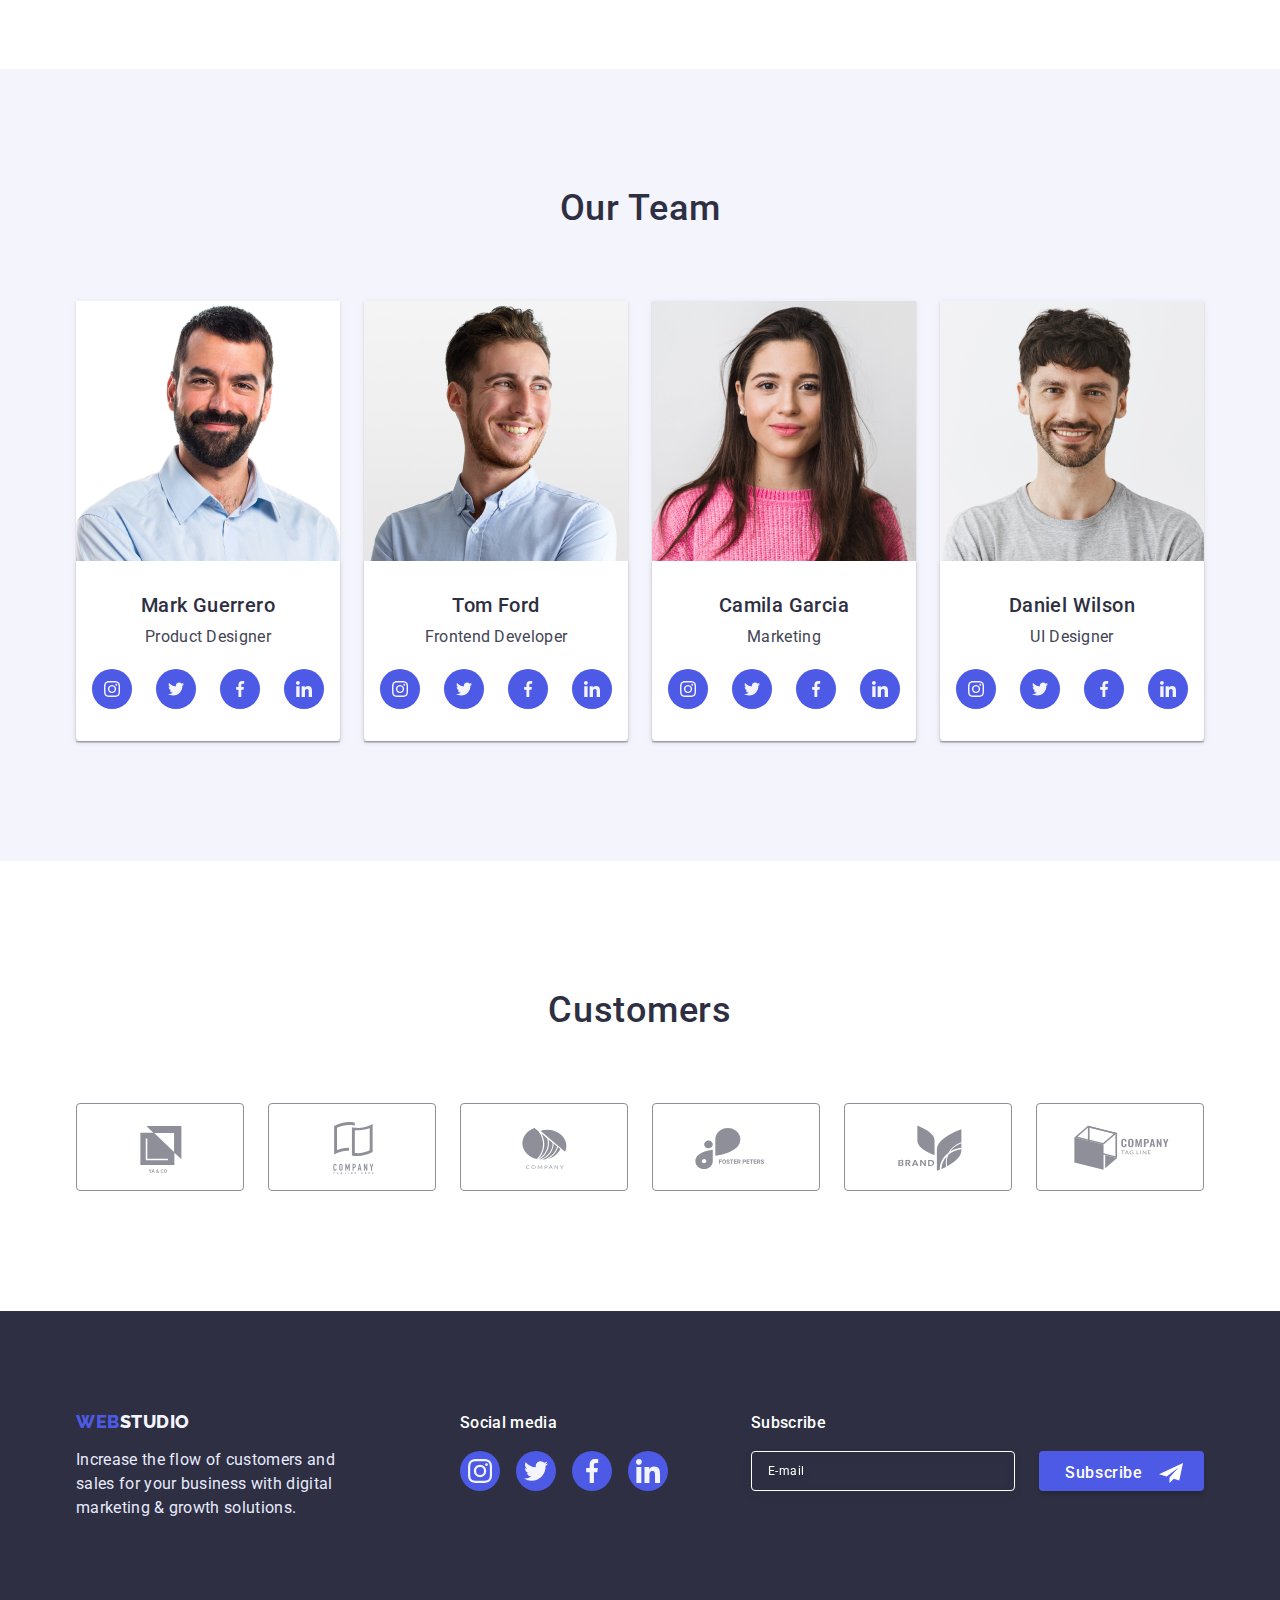
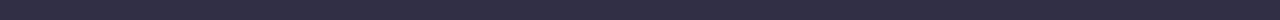
==== commit 9d96d36f: "HW-06-elements-and-validation-forms(try2)" ====
--- a/index.html
+++ b/index.html
@@ -409,7 +409,7 @@
           </p>
         </div>
         <div class="social-media-footer">
-          <h3 class="social-media-area">Social media</h3>
+          <p class="social-media-area">Social media</p>
           <ul class="footer-soc-list list">
             <li class="footer-soc-item">
               <a class="footer-soc-link link" href="">
@@ -442,25 +442,21 @@
           </ul>
         </div>
         <div class="subscribe-footer-area">
-          <h3 class="subscribe-footer-topic">Subscribe</h3>
+          <p class="subscribe-footer-topic">Subscribe</p>
           <div class="footer-feedback">
-            <div class="input-footer">
-              <input
-                type="text"
-                class="footer-email-input"
-                name="user-subscribe"
-                id="user-subscribe"
-                placeholder="E-mail"
-              />
-            </div>
-            <div class="footer-button">
-              <button class="footer-button-subscribe" type="submit">
-                Subscribe
-              </button>
+            <input
+              type="text"
+              class="footer-email-input"
+              name="user-subscribe"
+              id="user-subscribe"
+              placeholder="E-mail"
+            />
+            <button class="footer-button-subscribe" type="submit">
+              Subscribe
               <svg width="24" height="24" class="subscribe-icon">
                 <use href="./images/icons.svg#icon-airplane"></use>
               </svg>
-            </div>
+            </button>
           </div>
         </div>
       </div>
--- a/css/style.css
+++ b/css/style.css
@@ -49,6 +49,10 @@
     display: block;
     max-width: 100%;
     height: auto;
+}
+
+input{
+    outline: none;
 }
 
 
@@ -466,6 +470,7 @@
 }
 .social-media-area{
     font-family: "Roboto", sans-serif;
+    font-weight: 500;
     font-size: 16px;
     color: var(--white-color);
     line-height: 1.5;
@@ -506,7 +511,7 @@
 }
 
 .subscribe-footer-area{
-    margin-left: 80px;
+    margin-left: auto;
 }
 
 .subscribe-footer-topic{
@@ -515,6 +520,7 @@
     color: var(--white-color);
     line-height: 1.5;
     margin-bottom: 16px;
+    font-weight: 500;
 }
 
 .footer-feedback{
@@ -532,6 +538,12 @@
     padding-top: 8px;
     padding-bottom: 8px;
     padding-left: 16px;
+    color: var(--accent-color);
+    font-weight: 400;
+    font-size: 12px;
+    line-height: 2;
+    
+    letter-spacing: 0.04em;
 }
 
 .footer-email-input::placeholder{
@@ -552,7 +564,7 @@
 .footer-button-subscribe{
     width: 165px;
     height: 40px;
-    padding: 8px 64px 8px 24px;
+    padding: 8px 10px 8px 24px;
     background-color: var(--primary-brend-color);
     color: var(--white-color);
     letter-spacing: 0.04em;   
@@ -562,20 +574,16 @@
     font-family: inherit;
     box-shadow: 0px 4px 4px rgba(0, 0, 0, 0.15);
     border-radius: 4px;
-    display: inline-block;
     border-color: transparent;
+    display: flex;
+    flex-wrap: wrap;
     transition: background-color 250ms cubic-bezier(0.4, 0, 0.2, 1), box-shadow 250ms cubic-bezier(0.4, 0, 0.2, 1), border-radius 250ms cubic-bezier(0.4, 0, 0.2, 1);}
 
-.footer-button{
-    position: relative;
-}
+
 
 .subscribe-icon {
-    position: absolute;
-    top: 50%;
-    right: 24px;
-    fill: var(--white-color);
-    transform: translateY(-50%) ;
+    margin-left: 16px;
+   fill: var(--white-color);
 }
 
 .footer-button-subscribe:hover, .footer-button-subscribe:focus{
@@ -736,7 +744,7 @@
 
 .modal{
     width: 408px;
-    min-height: 584px;
+    /* min-height: 584px; */
     position: absolute;
     top: 50%;
     left: 50%;
@@ -745,7 +753,7 @@
     background-color: #FCFCFC;
     box-shadow: 0px 1px 1px rgba(0, 0, 0, 0.14), 0px 1px 3px rgba(0, 0, 0, 0.12), 0px 2px 1px rgba(0, 0, 0, 0.2);
     border-radius: 4px;   
-    padding: 24px;
+    padding: 72px 24px 24px;
 }
 
 .backdrop.is-hidden .modal{
@@ -796,7 +804,6 @@
     line-height: 1.5;
     color: var(--secondary-color);
     text-align: center;
-    margin-top: 48px;
     margin-bottom: 16px;
 }
 
@@ -876,13 +883,12 @@
     color: #8E8F99;
     display: flex;
     text-align: center;
-    justify-content: center;
+    justify-content: left;
     fill: transparent;
     display: flex;
-        align-items: center;
         gap: 8px;
         position: relative;
-
+align-items: center;
 }
 
 
